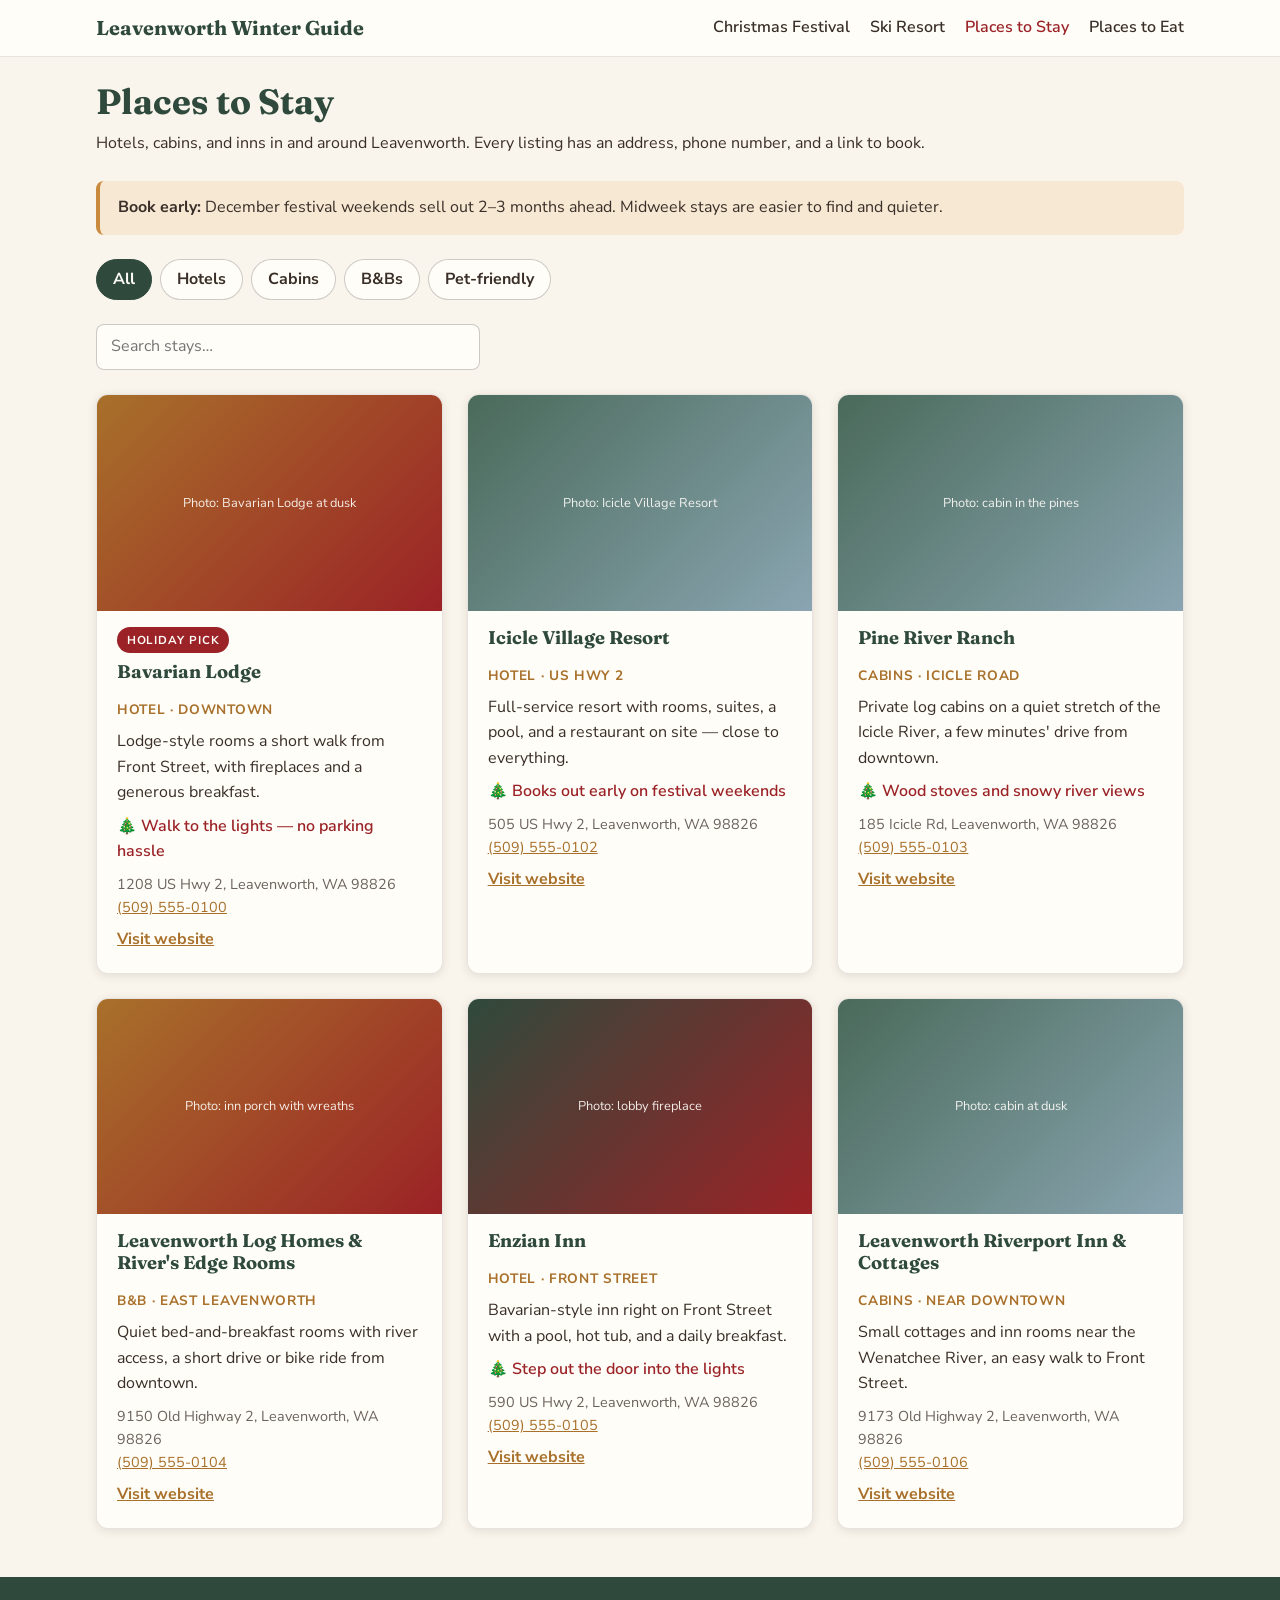
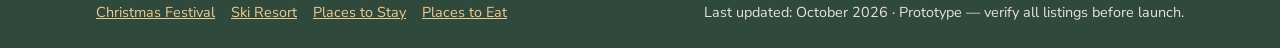
==== stay.html @ 66ccdccf "first commit" ====
<!DOCTYPE html>
<html lang="en">
<head>
  <meta charset="UTF-8">
  <meta name="viewport" content="width=device-width, initial-scale=1.0">
  <title>Where to Stay in Leavenworth WA — Hotels, Cabins &amp; Inns | Leavenworth Winter Guide</title>
  <meta name="description" content="Find a place to stay in Leavenworth, Washington: hotels, cabins, and inns with addresses, phone numbers, and booking links — plus festival-weekend booking advice.">
  <link rel="preconnect" href="https://fonts.googleapis.com">
  <link rel="preconnect" href="https://fonts.gstatic.com" crossorigin>
  <link href="https://fonts.googleapis.com/css2?family=Fraunces:opsz,wght@9..144,500;9..144,700&family=Nunito+Sans:wght@400;600;700&display=swap" rel="stylesheet">
  <link rel="stylesheet" href="./styles.css">
  <script src="./js/main.js" defer></script>
</head>
<body>
  <header class="site-header">
    <div class="container header-inner">
      <a class="site-name" href="./index.html">Leavenworth Winter Guide</a>
      <button class="nav-toggle" aria-expanded="false" aria-controls="site-nav">Menu</button>
      <nav id="site-nav" class="site-nav" aria-label="Main">
        <ul>
          <li><a href="./christmas-festival.html">Christmas Festival</a></li>
          <li><a href="./ski-resort.html">Ski Resort</a></li>
          <li><a href="./stay.html" aria-current="page">Places to Stay</a></li>
          <li><a href="./eat.html">Places to Eat</a></li>
        </ul>
      </nav>
    </div>
  </header>

  <main>
    <section class="container">
      <h1>Places to Stay</h1>
      <p>Hotels, cabins, and inns in and around Leavenworth. Every listing has an
         address, phone number, and a link to book.</p>

      <div class="note">
        <strong>Book early:</strong> December festival weekends sell out 2–3 months
        ahead. Midweek stays are easier to find and quieter.
      </div>

      <div class="chips" role="group" aria-label="Filter places to stay">
        <button class="chip is-active" data-filter="all">All</button>
        <button class="chip" data-filter="hotel">Hotels</button>
        <button class="chip" data-filter="cabin">Cabins</button>
        <button class="chip" data-filter="bnb">B&amp;Bs</button>
        <button class="chip" data-filter="pet-friendly">Pet-friendly</button>
      </div>

      <label class="sr-only" for="stay-search">Search places to stay</label>
      <input class="search-input" id="stay-search" type="search"
             placeholder="Search stays…">

      <div class="grid">
        <article class="listing-card" data-tags="hotel,pet-friendly">
          <div class="photo photo--card photo--warm" role="img"
               aria-label="Placeholder photo: lodge exterior with firelight in the windows">
            <span>Photo: Bavarian Lodge at dusk</span>
          </div>
          <div class="listing-body">
            <span class="badge">Holiday pick</span>
            <h3>Bavarian Lodge</h3>
            <p class="listing-category">Hotel &middot; Downtown</p>
            <p class="listing-desc">Lodge-style rooms a short walk from Front Street,
               with fireplaces and a generous breakfast.</p>
            <p class="listing-holiday">🎄 Walk to the lights — no parking hassle</p>
            <address>
              1208 US Hwy 2, Leavenworth, WA 98826<br>
              <a href="tel:+15095550100">(509) 555-0100</a>
            </address>
            <a class="listing-link" href="https://www.bavarianlodge.com"
               rel="noopener noreferrer" target="_blank">Visit website</a>
          </div>
        </article>

        <article class="listing-card" data-tags="hotel">
          <div class="photo photo--card photo--snow" role="img"
               aria-label="Placeholder photo: resort buildings among evergreens">
            <span>Photo: Icicle Village Resort</span>
          </div>
          <div class="listing-body">
            <h3>Icicle Village Resort</h3>
            <p class="listing-category">Hotel &middot; US Hwy 2</p>
            <p class="listing-desc">Full-service resort with rooms, suites, a pool,
               and a restaurant on site — close to everything.</p>
            <p class="listing-holiday">🎄 Books out early on festival weekends</p>
            <address>
              505 US Hwy 2, Leavenworth, WA 98826<br>
              <a href="tel:+15095550102">(509) 555-0102</a>
            </address>
            <a class="listing-link" href="https://www.iciclevillageresort.com"
               rel="noopener noreferrer" target="_blank">Visit website</a>
          </div>
        </article>

        <article class="listing-card" data-tags="cabin,pet-friendly">
          <div class="photo photo--card photo--snow" role="img"
               aria-label="Placeholder photo: a wooden cabin in the snow among trees">
            <span>Photo: cabin in the pines</span>
          </div>
          <div class="listing-body">
            <h3>Pine River Ranch</h3>
            <p class="listing-category">Cabins &middot; Icicle Road</p>
            <p class="listing-desc">Private log cabins on a quiet stretch of the
               Icicle River, a few minutes' drive from downtown.</p>
            <p class="listing-holiday">🎄 Wood stoves and snowy river views</p>
            <address>
              185 Icicle Rd, Leavenworth, WA 98826<br>
              <a href="tel:+15095550103">(509) 555-0103</a>
            </address>
            <a class="listing-link" href="https://www.pineriverranch.com"
               rel="noopener noreferrer" target="_blank">Visit website</a>
          </div>
        </article>

        <article class="listing-card" data-tags="bnb">
          <div class="photo photo--card photo--warm" role="img"
               aria-label="Placeholder photo: a cozy inn porch with wreaths">
            <span>Photo: inn porch with wreaths</span>
          </div>
          <div class="listing-body">
            <h3>Leavenworth Log Homes &amp; River's Edge Rooms</h3>
            <p class="listing-category">B&amp;B &middot; East Leavenworth</p>
            <p class="listing-desc">Quiet bed-and-breakfast rooms with river access,
               a short drive or bike ride from downtown.</p>
            <address>
              9150 Old Highway 2, Leavenworth, WA 98826<br>
              <a href="tel:+15095550104">(509) 555-0104</a>
            </address>
            <a class="listing-link" href="https://www.loghomes.net"
               rel="noopener noreferrer" target="_blank">Visit website</a>
          </div>
        </article>

        <article class="listing-card" data-tags="hotel">
          <div class="photo photo--card photo--lights" role="img"
               aria-label="Placeholder photo: hotel lobby with a fireplace and garland">
            <span>Photo: lobby fireplace</span>
          </div>
          <div class="listing-body">
            <h3>Enzian Inn</h3>
            <p class="listing-category">Hotel &middot; Front Street</p>
            <p class="listing-desc">Bavarian-style inn right on Front Street with a
               pool, hot tub, and a daily breakfast.</p>
            <p class="listing-holiday">🎄 Step out the door into the lights</p>
            <address>
              590 US Hwy 2, Leavenworth, WA 98826<br>
              <a href="tel:+15095550105">(509) 555-0105</a>
            </address>
            <a class="listing-link" href="https://www.enzianinn.com"
               rel="noopener noreferrer" target="_blank">Visit website</a>
          </div>
        </article>

        <article class="listing-card" data-tags="cabin">
          <div class="photo photo--card photo--snow" role="img"
               aria-label="Placeholder photo: a cabin with warm windows at dusk">
            <span>Photo: cabin at dusk</span>
          </div>
          <div class="listing-body">
            <h3>Leavenworth Riverport Inn &amp; Cottages</h3>
            <p class="listing-category">Cabins &middot; Near downtown</p>
            <p class="listing-desc">Small cottages and inn rooms near the Wenatchee
               River, an easy walk to Front Street.</p>
            <address>
              9173 Old Highway 2, Leavenworth, WA 98826<br>
              <a href="tel:+15095550106">(509) 555-0106</a>
            </address>
            <a class="listing-link" href="https://www.riverportinn.com"
               rel="noopener noreferrer" target="_blank">Visit website</a>
          </div>
        </article>
      </div>

      <p class="no-results" hidden>No stays match your search. Try a different
         word, or clear the filters.</p>
    </section>
  </main>

  <footer class="site-footer">
    <div class="container footer-inner">
      <nav aria-label="Footer">
        <ul>
          <li><a href="./christmas-festival.html">Christmas Festival</a></li>
          <li><a href="./ski-resort.html">Ski Resort</a></li>
          <li><a href="./stay.html">Places to Stay</a></li>
          <li><a href="./eat.html">Places to Eat</a></li>
        </ul>
      </nav>
      <p>Last updated: October 2026 &middot; Prototype — verify all listings before launch.</p>
    </div>
  </footer>
</body>
</html>
---- styles.css ----
/* ============================================================
   Leavenworth Winter Guide — prototype stylesheet
   Design system defined in design.md §6 (cozy alpine palette)
   ============================================================ */

:root {
  /* Colors — cozy alpine holiday palette */
  --color-primary:   #2f4a3c;  /* deep pine green */
  --color-secondary: #9b2226;  /* cranberry red */
  --color-accent:    #c98a3d;  /* warm amber */
  --color-accent-dark: #a8702a; /* amber darkened for text-size uses */
  --color-bg:        #faf5ec;  /* warm cream */
  --color-text:      #3a2f28;  /* warm dark brown */
  --color-surface:   #fffdf8;

  /* Type */
  --font-heading: 'Fraunces', Georgia, serif;
  --font-body: 'Nunito Sans', system-ui, sans-serif;

  /* Spacing scale */
  --space-sm: 0.5rem;
  --space-md: 1.5rem;
  --space-lg: 3rem;

  --radius: 12px;
  --shadow: 0 2px 10px rgba(58, 47, 40, 0.12);
}

/* ---------- Base ---------- */
* { box-sizing: border-box; }

/* The hidden attribute must always win, even over display:flex on cards */
[hidden] { display: none !important; }

body {
  margin: 0;
  font-family: var(--font-body);
  color: var(--color-text);
  background: var(--color-bg);
  line-height: 1.6;
}

h1, h2, h3 {
  font-family: var(--font-heading);
  line-height: 1.2;
  color: var(--color-primary);
}

h1 { font-size: 2.2rem; margin: var(--space-md) 0 var(--space-sm); }
h2 { font-size: 1.6rem; margin: var(--space-lg) 0 var(--space-md); }
h3 { font-size: 1.15rem; margin: 0 0 var(--space-sm); }

p { margin: 0 0 var(--space-sm); }

a { color: var(--color-accent-dark); }
a:focus-visible, button:focus-visible, input:focus-visible {
  outline: 3px solid var(--color-accent);
  outline-offset: 2px;
}

.container {
  width: min(100% - 2rem, 68rem);
  margin-inline: auto;
}

.sr-only {
  position: absolute;
  width: 1px; height: 1px;
  padding: 0; margin: -1px;
  overflow: hidden;
  clip: rect(0 0 0 0);
  white-space: nowrap;
  border: 0;
}

/* ---------- Photo placeholders (swap for real <img> later) ---------- */
.photo {
  display: flex;
  align-items: center;
  justify-content: center;
  text-align: center;
  color: rgba(255, 253, 248, 0.9);
  font-size: 0.8rem;
  padding: 0.5rem;
}
.photo--card { aspect-ratio: 16 / 10; }
.photo--hero { aspect-ratio: 21 / 9; font-size: 0.9rem; }
.photo--lights { background: linear-gradient(135deg, #2f4a3c, #9b2226); }
.photo--snow   { background: linear-gradient(135deg, #4a6a5a, #8aa5b1); }
.photo--warm   { background: linear-gradient(135deg, #a8702a, #9b2226); }

/* ---------- Header & nav ---------- */
.site-header {
  background: var(--color-surface);
  border-bottom: 1px solid rgba(58, 47, 40, 0.12);
  position: sticky;
  top: 0;
  z-index: 10;
}
.header-inner {
  display: flex;
  align-items: center;
  justify-content: space-between;
  flex-wrap: wrap;
  gap: var(--space-sm);
  padding: 0.75rem 0;
}
.site-name {
  font-family: var(--font-heading);
  font-weight: 700;
  font-size: 1.25rem;
  color: var(--color-primary);
  text-decoration: none;
}
.nav-toggle {
  display: none;
  font: inherit;
  font-weight: 700;
  padding: 0.4rem 0.9rem;
  border-radius: 8px;
  border: 1.5px solid rgba(58, 47, 40, 0.25);
  background: var(--color-surface);
  color: var(--color-text);
  cursor: pointer;
}
.site-nav ul {
  list-style: none;
  display: flex;
  flex-wrap: wrap;
  gap: 1.25rem;
  margin: 0;
  padding: 0;
}
.site-nav a {
  text-decoration: none;
  color: var(--color-text);
  font-weight: 600;
}
.site-nav a:hover,
.site-nav a[aria-current="page"] { color: var(--color-secondary); }

@media (max-width: 47.99rem) {
  .nav-toggle { display: block; }
  .site-nav { display: none; width: 100%; }
  .site-nav.is-open { display: block; }
  .site-nav ul { flex-direction: column; gap: 0.5rem; padding-bottom: 0.75rem; }
}

/* ---------- Hero ---------- */
.hero { padding: var(--space-md) 0 var(--space-lg); text-align: center; }
.hero .photo--hero { border-radius: var(--radius); margin-bottom: var(--space-md); }
.hero-sub { max-width: 40rem; margin-inline: auto; font-size: 1.1rem; }
.cta-row {
  display: flex;
  flex-wrap: wrap;
  gap: var(--space-sm);
  justify-content: center;
  margin-top: var(--space-md);
}

/* ---------- Buttons ---------- */
.btn {
  display: inline-block;
  padding: 0.7rem 1.4rem;
  border-radius: 999px;
  font-weight: 700;
  text-decoration: none;
}
.btn--primary { background: var(--color-primary); color: #fffdf8; }
.btn--primary:hover { background: #243a2f; }
.btn--secondary { background: var(--color-secondary); color: #fffdf8; }
.btn--secondary:hover { background: #7d1a1e; }

/* ---------- Grids & cards ---------- */
.grid {
  display: grid;
  gap: var(--space-md);
  grid-template-columns: 1fr;
}
@media (min-width: 48rem) { .grid { grid-template-columns: repeat(2, 1fr); } }
@media (min-width: 64rem) { .grid { grid-template-columns: repeat(3, 1fr); } }

.listing-card,
.category-card {
  background: var(--color-surface);
  border: 1px solid rgba(58, 47, 40, 0.12);
  border-radius: var(--radius);
  overflow: hidden;
  box-shadow: var(--shadow);
  display: flex;
  flex-direction: column;
}
.listing-body {
  padding: 1rem 1.25rem 1.25rem;
  display: flex;
  flex-direction: column;
  gap: 0.5rem;
  flex: 1;
}
.listing-category {
  margin: 0;
  color: var(--color-accent-dark);
  font-weight: 700;
  font-size: 0.85rem;
  text-transform: uppercase;
  letter-spacing: 0.05em;
}
.listing-desc { margin: 0; }
.listing-holiday { margin: 0; font-weight: 600; color: var(--color-secondary); }
.listing-card address {
  font-style: normal;
  font-size: 0.9rem;
  color: rgba(58, 47, 40, 0.75);
}
.listing-link { font-weight: 700; }

.badge {
  display: inline-block;
  align-self: flex-start;
  background: var(--color-secondary);
  color: #fffdf8;
  font-size: 0.72rem;
  font-weight: 700;
  letter-spacing: 0.08em;
  text-transform: uppercase;
  padding: 0.25rem 0.6rem;
  border-radius: 999px;
}

.category-card {
  text-decoration: none;
  color: inherit;
  transition: transform 0.15s ease, box-shadow 0.15s ease;
}
.category-card:hover {
  transform: translateY(-3px);
  box-shadow: 0 6px 16px rgba(58, 47, 40, 0.18);
}
.category-body { padding: 1rem 1.25rem 1.25rem; }
.category-body h3 { margin: 0; }
.category-body p { margin: 0.25rem 0 0; }

/* ---------- Chips & search (directory pages) ---------- */
.chips { display: flex; flex-wrap: wrap; gap: 0.5rem; margin-bottom: var(--space-md); }
.chip {
  font: inherit;
  font-weight: 700;
  padding: 0.4rem 1rem;
  border-radius: 999px;
  border: 1.5px solid rgba(58, 47, 40, 0.25);
  background: var(--color-surface);
  color: var(--color-text);
  cursor: pointer;
}
.chip:hover { border-color: var(--color-primary); }
.chip.is-active {
  background: var(--color-primary);
  border-color: var(--color-primary);
  color: #fffdf8;
}

.search-input {
  font: inherit;
  width: 100%;
  max-width: 24rem;
  padding: 0.6rem 0.9rem;
  border-radius: 8px;
  border: 1.5px solid rgba(58, 47, 40, 0.25);
  background: var(--color-surface);
  margin-bottom: var(--space-md);
}

.no-results {
  background: var(--color-surface);
  border: 1px dashed rgba(58, 47, 40, 0.3);
  border-radius: var(--radius);
  padding: var(--space-md);
  text-align: center;
}

/* ---------- Note boxes ---------- */
.note {
  background: #f7e8d4;
  border-left: 4px solid var(--color-accent);
  border-radius: 8px;
  padding: 0.9rem 1.1rem;
  margin: var(--space-md) 0;
}
.note--prototype {
  border-left-color: var(--color-secondary);
  background: #f6e3e3;
  font-size: 0.9rem;
}

/* ---------- Festival banner ---------- */
.festival-banner {
  background: var(--color-secondary);
  color: #fffdf8;
  padding: 1rem 0;
  margin-top: var(--space-lg);
  text-align: center;
}
.festival-banner p { margin: 0; }
.festival-banner a { color: #f7d9a8; font-weight: 700; }

/* ---------- Timeline (festival page) ---------- */
.timeline {
  list-style: none;
  padding: 0;
  margin: 0;
  display: grid;
  gap: var(--space-sm);
}
.timeline li {
  background: var(--color-surface);
  border: 1px solid rgba(58, 47, 40, 0.12);
  border-radius: var(--radius);
  padding: 0.9rem 1.1rem;
}
.timeline time {
  display: block;
  font-weight: 700;
  color: var(--color-secondary);
  font-size: 0.85rem;
  text-transform: uppercase;
  letter-spacing: 0.05em;
}
.timeline p { margin: 0.25rem 0 0; }

/* ---------- Quick facts (ski page) ---------- */
.facts {
  display: grid;
  gap: var(--space-sm);
  grid-template-columns: repeat(auto-fit, minmax(10rem, 1fr));
  margin: var(--space-md) 0;
}
.fact {
  background: var(--color-surface);
  border: 1px solid rgba(58, 47, 40, 0.12);
  border-radius: var(--radius);
  padding: 0.9rem 1rem;
  text-align: center;
}
.fact strong {
  display: block;
  font-family: var(--font-heading);
  font-size: 1.3rem;
  color: var(--color-primary);
}

/* ---------- FAQ accordion ---------- */
.faq-item { border-bottom: 1px solid rgba(58, 47, 40, 0.15); }
.faq-question {
  font-family: var(--font-heading);
  font-weight: 700;
  font-size: 1.05rem;
  background: none;
  border: none;
  color: var(--color-primary);
  width: 100%;
  text-align: left;
  padding: 0.9rem 0;
  cursor: pointer;
  display: flex;
  justify-content: space-between;
  align-items: center;
  gap: var(--space-sm);
}
.faq-question::after { content: '+'; font-size: 1.3rem; }
.faq-question[aria-expanded="true"]::after { content: '\2212'; }
.faq-answer { padding-bottom: 1rem; }
.faq-answer p { margin: 0; }

/* ---------- Footer ---------- */
.site-footer {
  margin-top: var(--space-lg);
  padding: var(--space-md) 0;
  background: var(--color-primary);
  color: #e8e2d6;
  font-size: 0.9rem;
}
.site-footer a { color: #f0c98f; }
.footer-inner {
  display: flex;
  flex-wrap: wrap;
  gap: var(--space-md);
  justify-content: space-between;
  align-items: baseline;
}
.site-footer ul {
  list-style: none;
  display: flex;
  flex-wrap: wrap;
  gap: 1rem;
  margin: 0;
  padding: 0;
}
.site-footer p { margin: 0; }
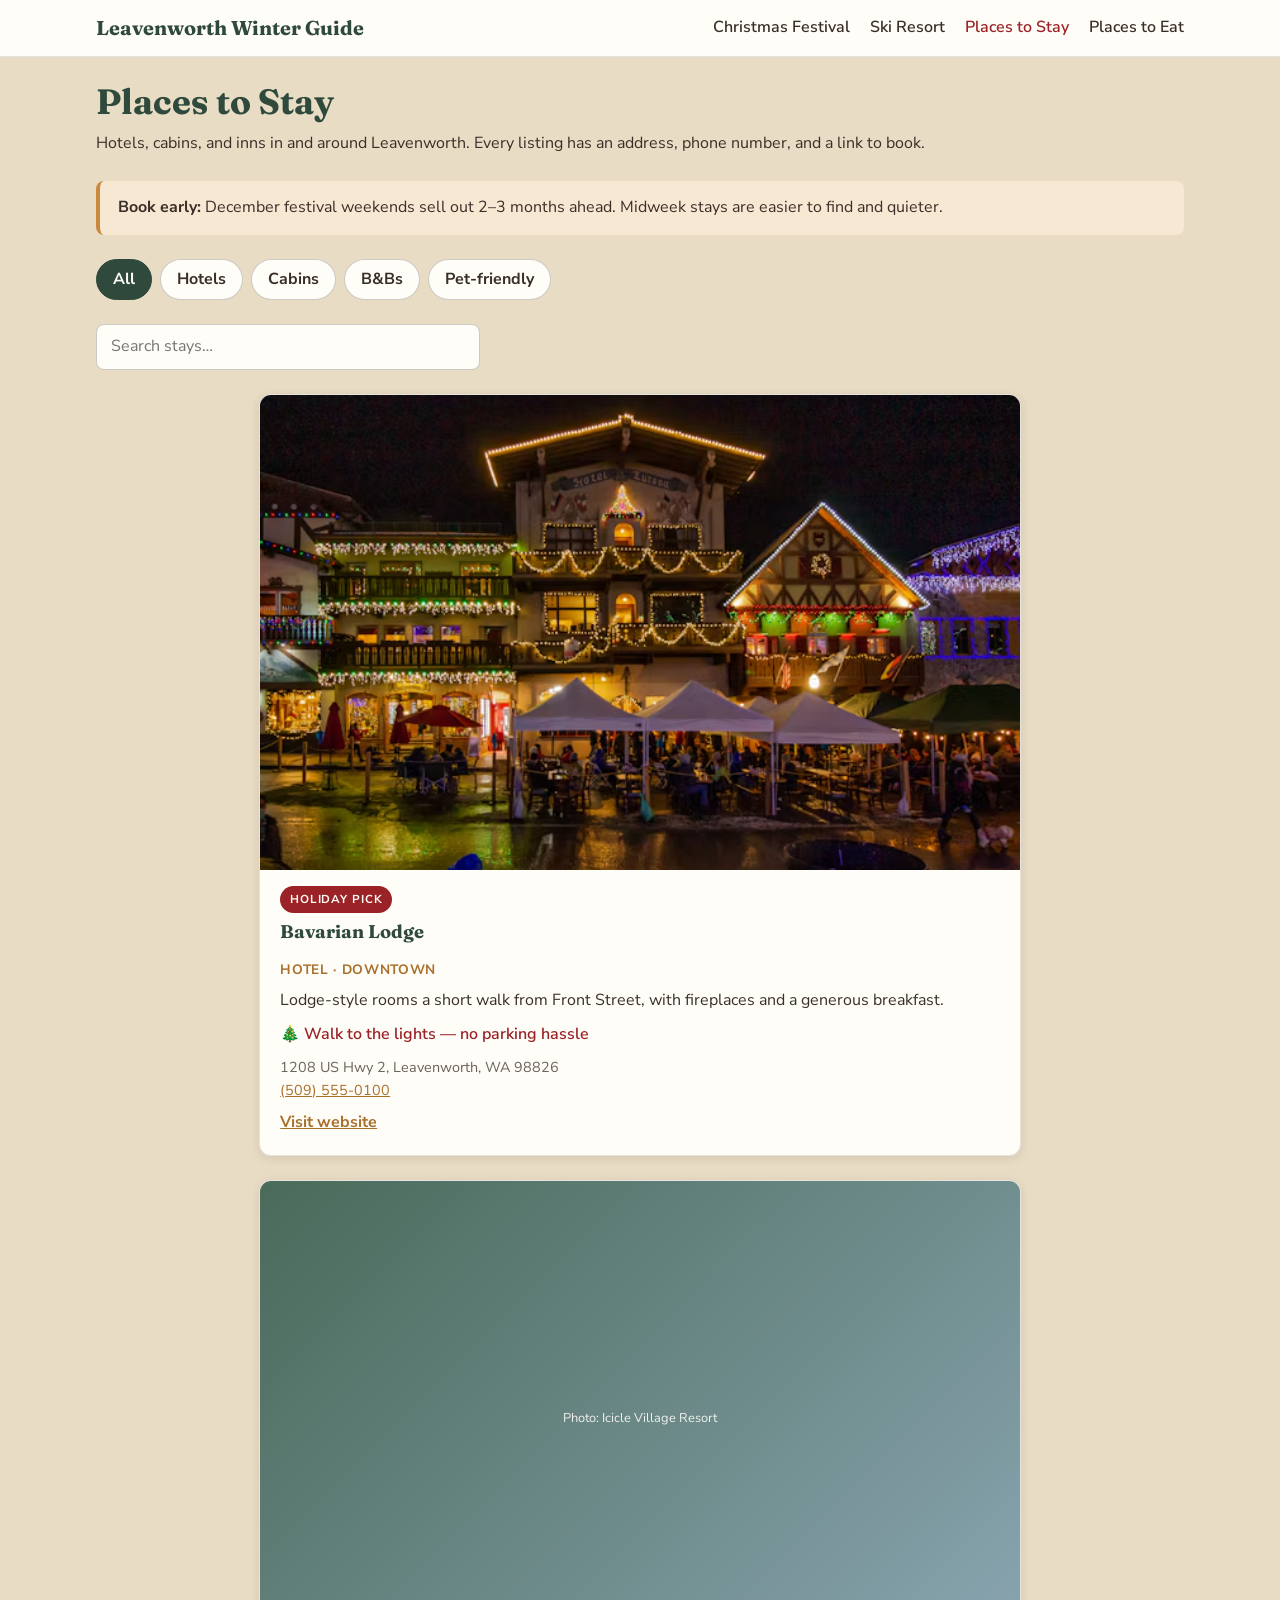
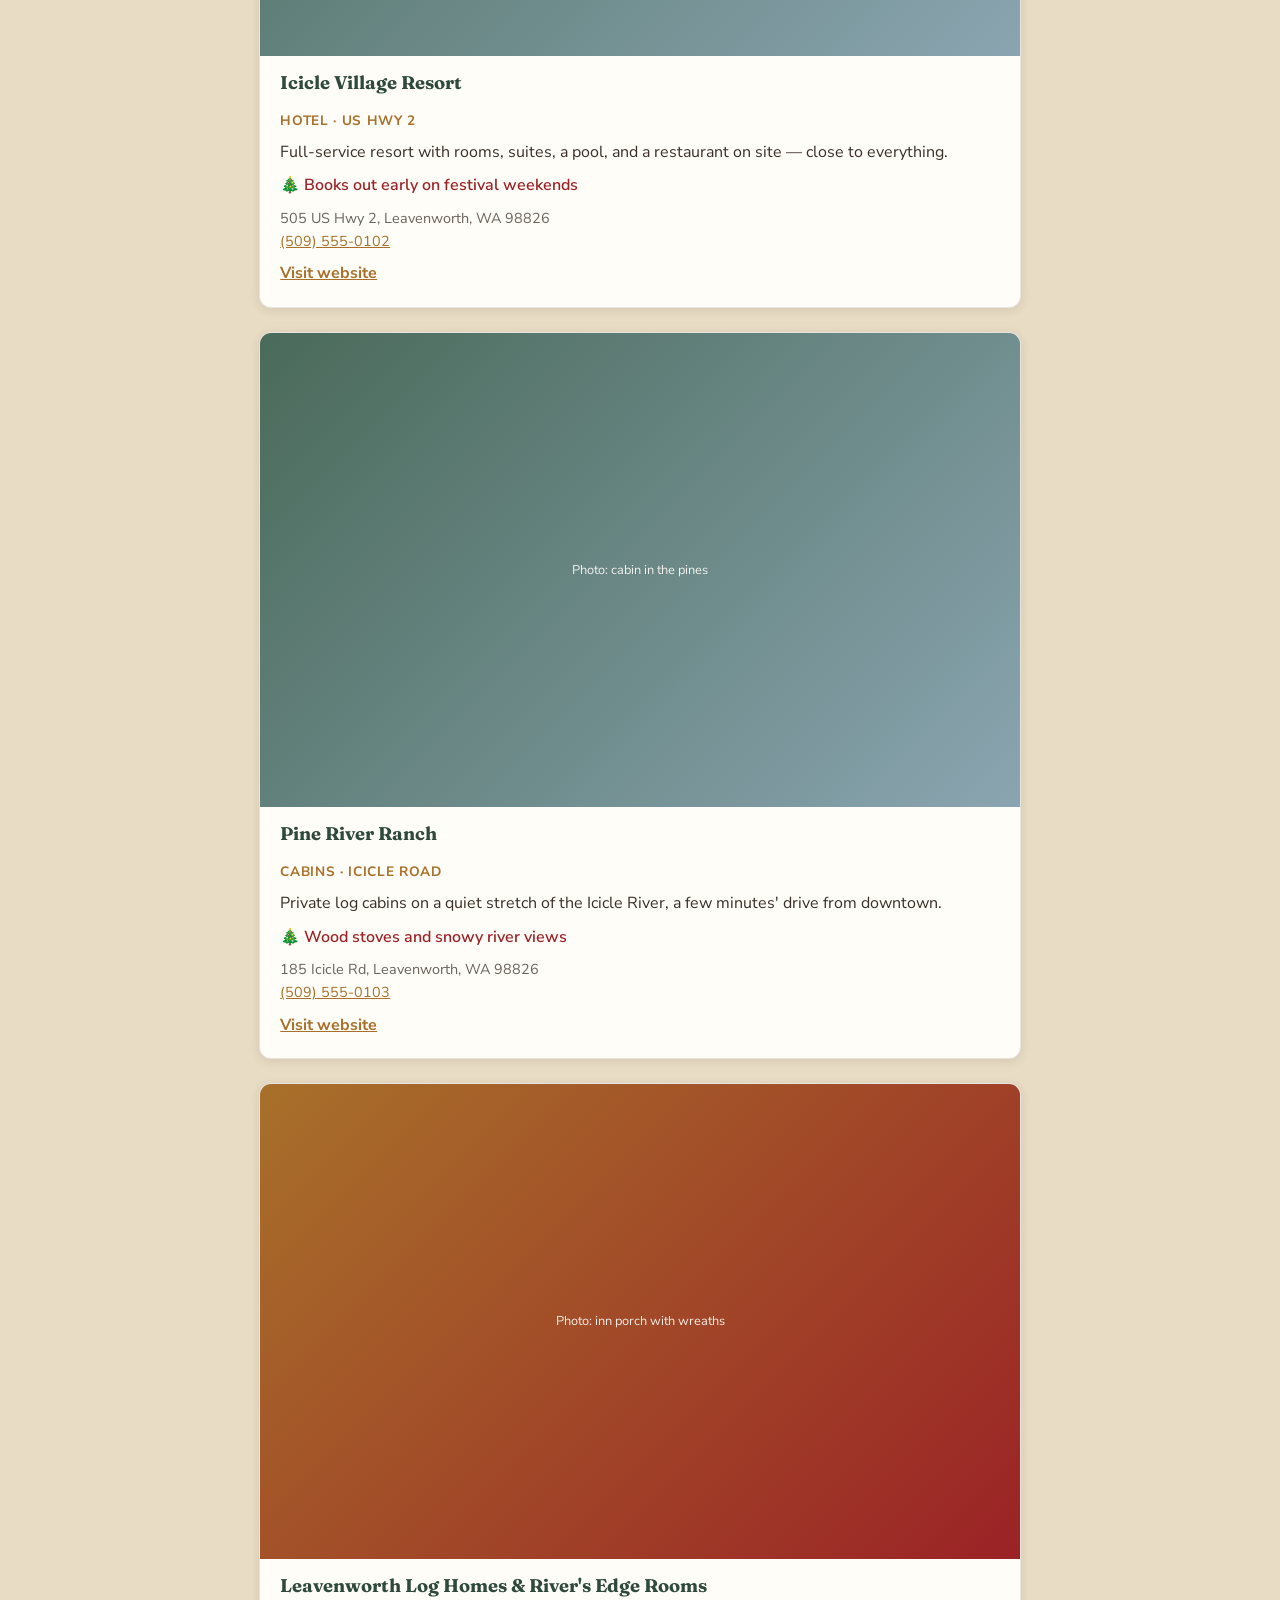
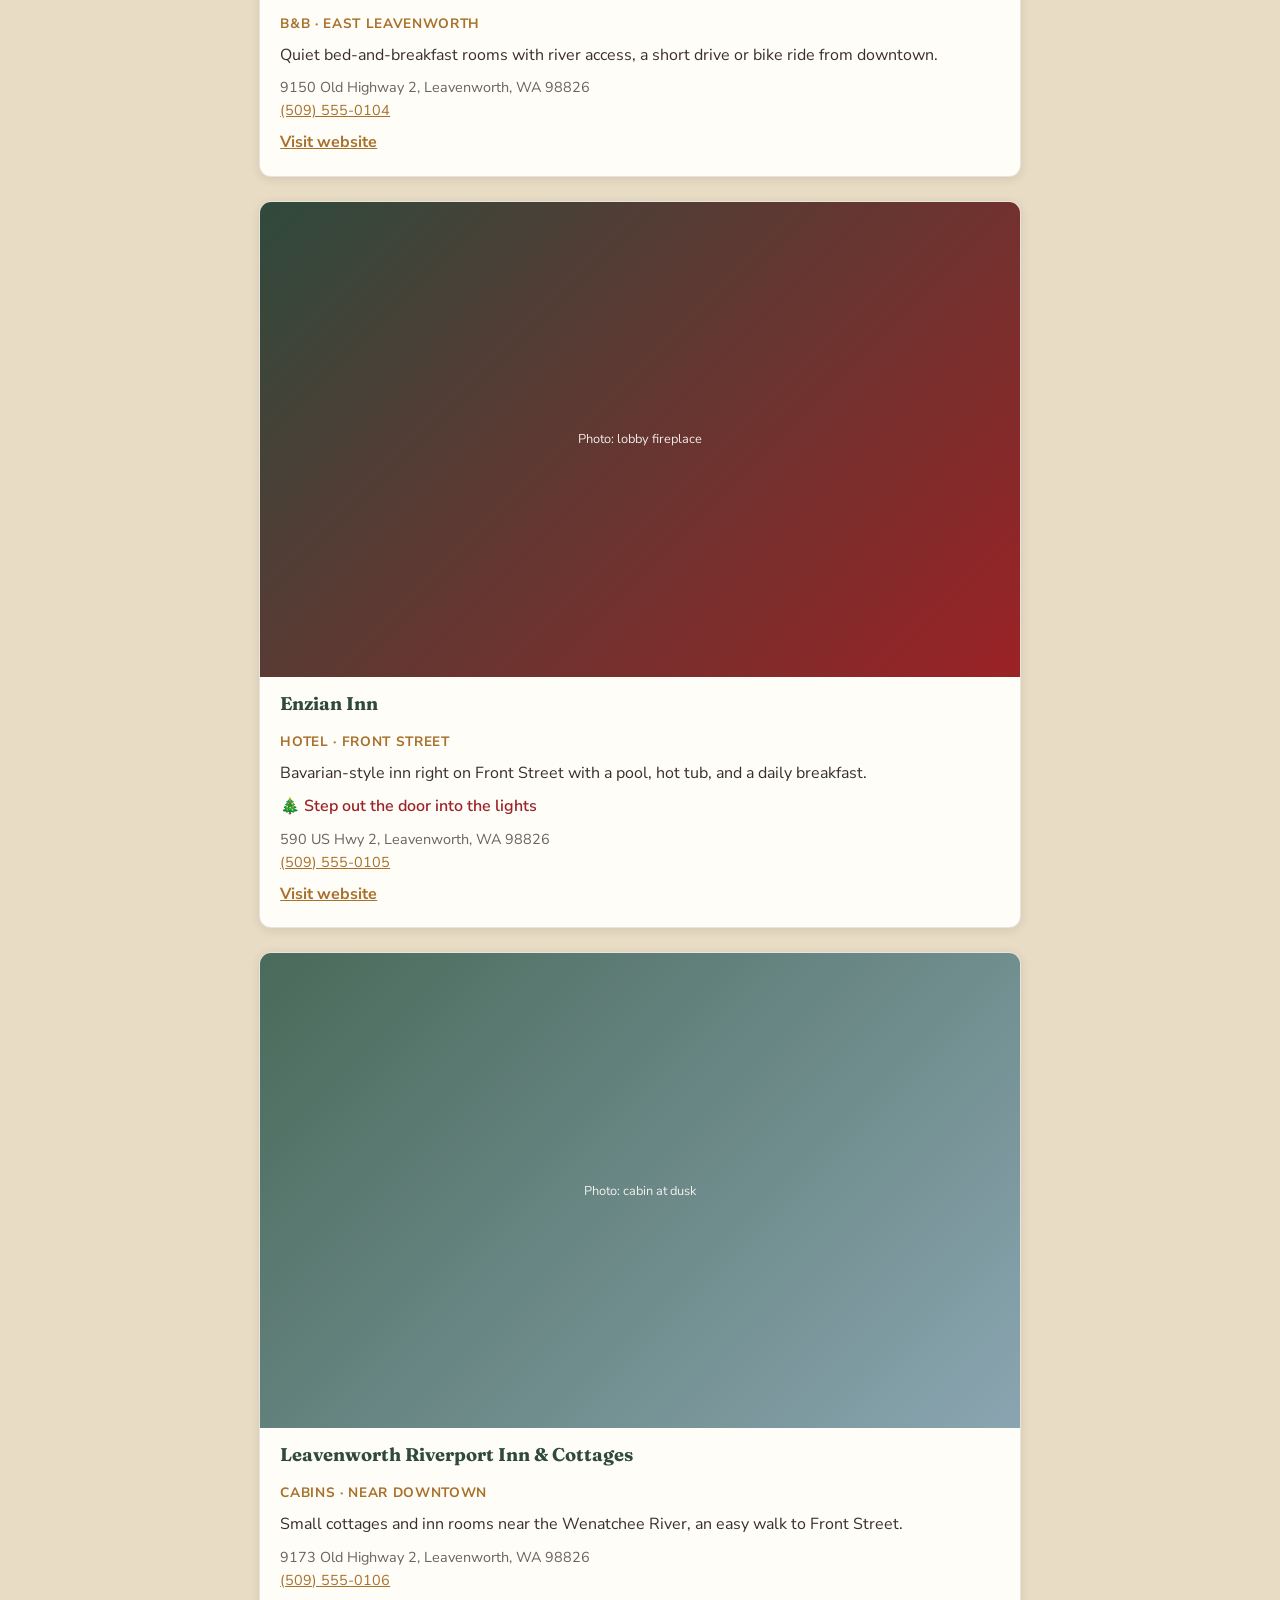
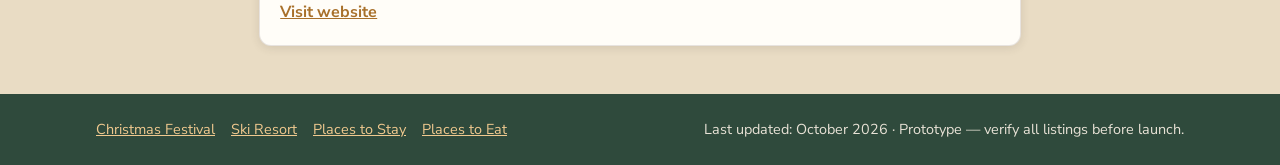
==== commit 8b17b9d3: "save" ====
--- a/stay.html
+++ b/stay.html
@@ -50,11 +50,10 @@
       <input class="search-input" id="stay-search" type="search"
              placeholder="Search stays…">
 
-      <div class="grid">
+      <div class="grid grid--listings">
         <article class="listing-card" data-tags="hotel,pet-friendly">
-          <div class="photo photo--card photo--warm" role="img"
-               aria-label="Placeholder photo: lodge exterior with firelight in the windows">
-            <span>Photo: Bavarian Lodge at dusk</span>
+          <div class="photo photo--card photo--warm photo--image">
+            <img src="js/public/assets/photos/P2.avif" alt="Lodge exterior with firelight in the windows"/>
           </div>
           <div class="listing-body">
             <span class="badge">Holiday pick</span>
--- a/styles.css
+++ b/styles.css
@@ -9,7 +9,7 @@
   --color-secondary: #9b2226;  /* cranberry red */
   --color-accent:    #c98a3d;  /* warm amber */
   --color-accent-dark: #a8702a; /* amber darkened for text-size uses */
-  --color-bg:        #faf5ec;  /* warm cream */
+  --color-bg:        #e9dcc4;  /* warm cream */
   --color-text:      #3a2f28;  /* warm dark brown */
   --color-surface:   #fffdf8;
 
@@ -84,6 +84,16 @@
   padding: 0.5rem;
 }
 .photo--card { aspect-ratio: 16 / 10; }
+.photo--image {
+  padding: 0;
+  overflow: hidden;
+}
+.photo--image > img {
+  display: block;
+  width: 100%;
+  height: 100%;
+  object-fit: cover;
+}
 .photo--hero { aspect-ratio: 21 / 9; font-size: 0.9rem; }
 .photo--lights { background: linear-gradient(135deg, #2f4a3c, #9b2226); }
 .photo--snow   { background: linear-gradient(135deg, #4a6a5a, #8aa5b1); }
@@ -179,6 +189,11 @@
 }
 @media (min-width: 48rem) { .grid { grid-template-columns: repeat(2, 1fr); } }
 @media (min-width: 64rem) { .grid { grid-template-columns: repeat(3, 1fr); } }
+.grid--listings { grid-template-columns: minmax(0, 1fr); }
+.grid--listings > .listing-card {
+  width: 70%;
+  justify-self: center;
+}
 
 .listing-card,
 .category-card {
